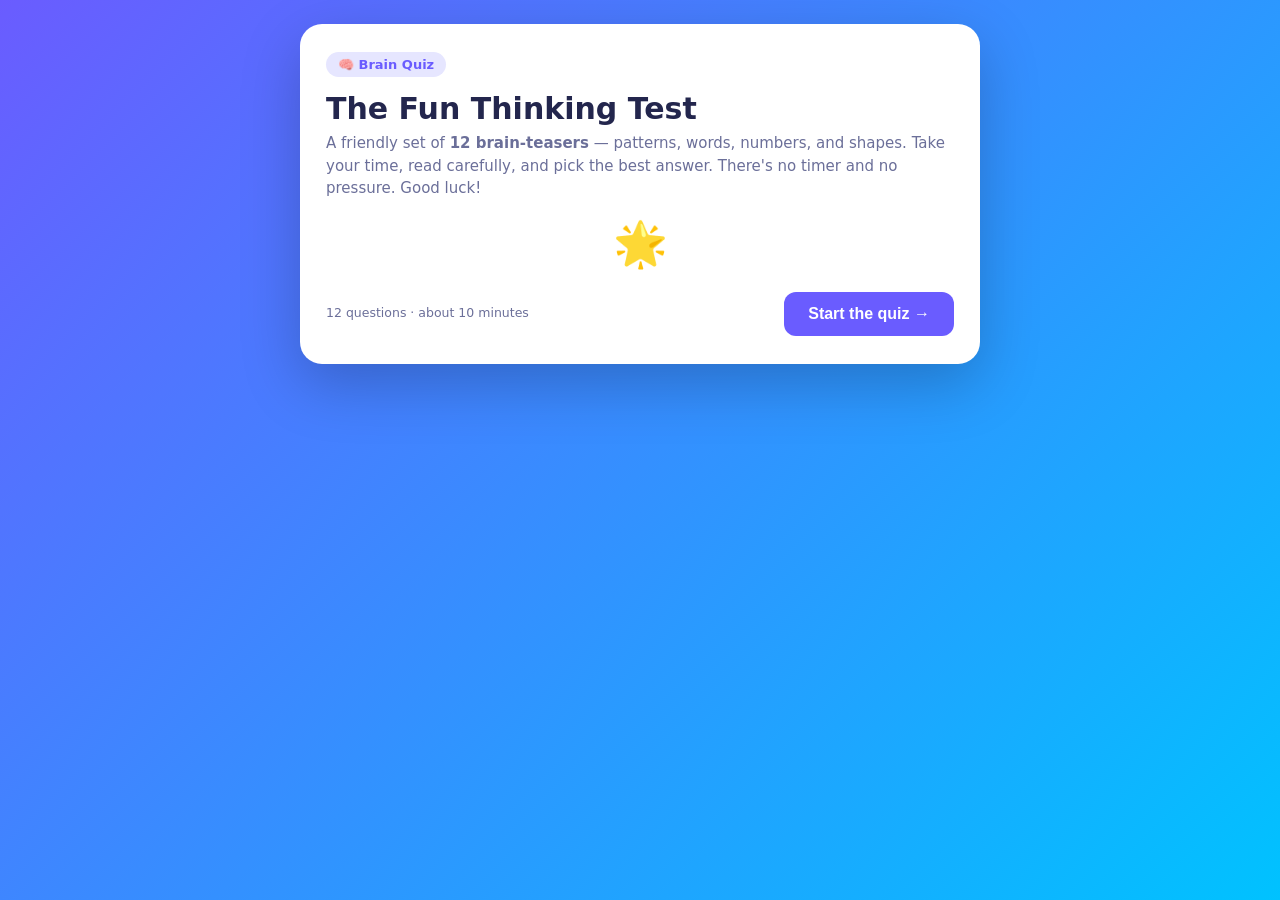
==== iq-test.html @ 8ca233e5 "Add a fun, kid-friendly brain quiz for an 11-year-old Standalone self-contained HTML quiz with 12 ag" ====
<!DOCTYPE html>
<html lang="en">
<head>
<meta charset="UTF-8">
<meta name="viewport" content="width=device-width, initial-scale=1.0">
<title>Brain Quiz — Fun Thinking Test</title>
<style>
  :root {
    --bg1: #6a5cff;
    --bg2: #00c2ff;
    --card: #ffffff;
    --ink: #23264d;
    --muted: #6b6f99;
    --good: #16b364;
    --bad: #f04438;
    --accent: #6a5cff;
    --ring: #e6e6ff;
  }
  * { box-sizing: border-box; }
  body {
    margin: 0;
    font-family: system-ui, -apple-system, "Segoe UI", Roboto, Arial, sans-serif;
    background: linear-gradient(135deg, var(--bg1), var(--bg2));
    color: var(--ink);
    min-height: 100vh;
    display: flex;
    align-items: flex-start;
    justify-content: center;
    padding: 24px 16px 48px;
  }
  .wrap { width: 100%; max-width: 680px; }
  .card {
    background: var(--card);
    border-radius: 22px;
    box-shadow: 0 20px 60px rgba(0,0,0,0.22);
    padding: 28px 26px;
  }
  h1 { margin: 0 0 6px; font-size: 30px; }
  .sub { color: var(--muted); margin: 0 0 18px; font-size: 15px; line-height: 1.5; }
  .pill {
    display: inline-block; background: var(--ring); color: var(--accent);
    font-weight: 700; font-size: 13px; padding: 5px 12px; border-radius: 999px; margin-bottom: 14px;
  }
  .bar {
    height: 10px; background: var(--ring); border-radius: 999px; overflow: hidden; margin: 8px 0 22px;
  }
  .bar > i { display: block; height: 100%; width: 0; background: linear-gradient(90deg, var(--bg1), var(--bg2)); transition: width .35s ease; }
  .qnum { color: var(--muted); font-size: 14px; font-weight: 700; letter-spacing: .04em; text-transform: uppercase; }
  .qtext { font-size: 22px; font-weight: 700; margin: 6px 0 20px; line-height: 1.35; }
  .qtext .mono { font-family: ui-monospace, "SF Mono", Menlo, Consolas, monospace; letter-spacing: 2px; }
  .opts { display: grid; gap: 12px; }
  .opt {
    text-align: left; border: 2px solid var(--ring); background: #fbfbff; color: var(--ink);
    padding: 15px 16px; border-radius: 14px; font-size: 17px; cursor: pointer; transition: .15s;
    display: flex; align-items: center; gap: 12px; width: 100%;
  }
  .opt:hover { border-color: var(--accent); transform: translateY(-1px); }
  .opt .key {
    flex: none; width: 30px; height: 30px; border-radius: 8px; background: var(--ring); color: var(--accent);
    font-weight: 800; display: grid; place-items: center; font-size: 15px;
  }
  .opt.correct { border-color: var(--good); background: #e9fbf1; }
  .opt.wrong { border-color: var(--bad); background: #fdeceb; }
  .opt.correct .key { background: var(--good); color: #fff; }
  .opt.wrong .key { background: var(--bad); color: #fff; }
  .opt:disabled { cursor: default; }
  .feedback { margin-top: 16px; font-size: 15px; min-height: 22px; font-weight: 600; }
  .feedback.ok { color: var(--good); }
  .feedback.no { color: var(--bad); }
  .row { display: flex; justify-content: space-between; align-items: center; gap: 12px; margin-top: 22px; }
  button.next {
    border: none; background: var(--accent); color: #fff; font-weight: 800; font-size: 16px;
    padding: 13px 24px; border-radius: 12px; cursor: pointer; transition: .15s;
  }
  button.next:hover { filter: brightness(1.07); transform: translateY(-1px); }
  button.next:disabled { opacity: .4; cursor: not-allowed; transform: none; }
  button.ghost { background: transparent; color: var(--accent); border: 2px solid var(--ring); }
  .score-big { font-size: 64px; font-weight: 800; margin: 6px 0; }
  .score-band { font-size: 22px; font-weight: 800; margin-bottom: 8px; }
  .review { margin-top: 18px; border-top: 1px solid var(--ring); padding-top: 14px; }
  .review h3 { margin: 0 0 10px; }
  .rev-item { font-size: 14px; padding: 8px 0; border-bottom: 1px dashed var(--ring); line-height: 1.5; }
  .rev-item .tag { font-weight: 800; }
  .rev-item .tag.ok { color: var(--good); }
  .rev-item .tag.no { color: var(--bad); }
  .note { font-size: 12.5px; color: var(--muted); margin-top: 18px; line-height: 1.5; }
  .center { text-align: center; }
  .emoji { font-size: 44px; }
</style>
</head>
<body>
<div class="wrap">
  <div class="card" id="card">
    <!-- Start screen -->
    <div id="start">
      <span class="pill">🧠 Brain Quiz</span>
      <h1>The Fun Thinking Test</h1>
      <p class="sub">
        A friendly set of <strong>12 brain-teasers</strong> — patterns, words, numbers, and shapes.
        Take your time, read carefully, and pick the best answer. There's no timer and no pressure.
        Good luck!
      </p>
      <div class="center">
        <span class="emoji">🌟</span>
      </div>
      <div class="row">
        <span class="note" style="margin:0;">12 questions · about 10 minutes</span>
        <button class="next" id="startBtn">Start the quiz →</button>
      </div>
    </div>

    <!-- Quiz screen (hidden until start) -->
    <div id="quiz" style="display:none;">
      <div class="qnum" id="qnum">Question 1 of 12</div>
      <div class="bar"><i id="progress"></i></div>
      <div class="qtext" id="qtext"></div>
      <div class="opts" id="opts"></div>
      <div class="feedback" id="feedback"></div>
      <div class="row">
        <span class="note" id="scoreNote" style="margin:0;">Score: 0</span>
        <button class="next" id="nextBtn" disabled>Next →</button>
      </div>
    </div>

    <!-- Results screen -->
    <div id="results" style="display:none;">
      <div class="center">
        <span class="pill">🎉 All done!</span>
        <div class="emoji" id="resEmoji">🏆</div>
        <div class="score-big" id="resScore">0 / 12</div>
        <div class="score-band" id="resBand"></div>
        <p class="sub" id="resMsg" style="text-align:center;"></p>
      </div>
      <div class="review" id="review"></div>
      <div class="row" style="justify-content:center;">
        <button class="next ghost" id="againBtn">↺ Try again</button>
      </div>
      <p class="note">
        This is a <strong>just-for-fun</strong> brain quiz to enjoy thinking puzzles — it is not a real
        IQ test and does not measure intelligence. Everyone's brain is good at different things, and one
        quiz can never capture how clever, creative, or curious a person is. Have fun! 😊
      </p>
    </div>
  </div>
</div>

<script>
const QUESTIONS = [
  {
    type: "Number pattern",
    q: 'What number comes next? <span class="mono">2, 4, 6, 8, ?</span>',
    opts: ["9", "10", "12", "16"],
    answer: 1,
    why: "The numbers go up by 2 each time, so after 8 comes 10."
  },
  {
    type: "Odd one out",
    q: "Which one does NOT belong with the others?",
    opts: ["Apple", "Banana", "Carrot", "Orange"],
    answer: 2,
    why: "Apple, banana, and orange are fruits. A carrot is a vegetable."
  },
  {
    type: "Word logic",
    q: "Finger is to Hand as Toe is to ______ ?",
    opts: ["Arm", "Foot", "Leg", "Knee"],
    answer: 1,
    why: "Fingers are part of a hand, and toes are part of a foot."
  },
  {
    type: "Number pattern",
    q: 'What number comes next? <span class="mono">1, 2, 4, 8, ?</span>',
    opts: ["10", "12", "14", "16"],
    answer: 3,
    why: "Each number doubles: 1→2→4→8→16."
  },
  {
    type: "Shapes / spatial",
    q: "A shape has 3 straight sides and 3 corners. What is it?",
    opts: ["Square", "Triangle", "Circle", "Pentagon"],
    answer: 1,
    why: "A triangle has exactly 3 sides and 3 corners."
  },
  {
    type: "Logic word problem",
    q: "Tom is taller than Sam. Sam is taller than Ben. Who is the tallest?",
    opts: ["Tom", "Sam", "Ben", "Can't tell"],
    answer: 0,
    why: "Tom is taller than Sam, and Sam is taller than Ben — so Tom is the tallest."
  },
  {
    type: "Letter pattern",
    q: 'Which letter comes next? <span class="mono">A, C, E, G, ?</span>',
    opts: ["H", "I", "J", "K"],
    answer: 1,
    why: "The pattern skips one letter each time (A, _, C, _, E...), so after G comes I."
  },
  {
    type: "Everyday maths",
    q: "You have 3 boxes with 4 pencils in each box. How many pencils in total?",
    opts: ["7", "10", "12", "14"],
    answer: 2,
    why: "3 boxes × 4 pencils = 12 pencils."
  },
  {
    type: "Word meaning",
    q: 'Which word means the OPPOSITE of "ancient"?',
    opts: ["Old", "Modern", "Broken", "Huge"],
    answer: 1,
    why: '"Ancient" means very old, so its opposite is "modern" (new)."'
  },
  {
    type: "Number pattern",
    q: 'What number is missing? <span class="mono">5, 10, ?, 20, 25</span>',
    opts: ["12", "13", "15", "18"],
    answer: 2,
    why: "The numbers count up by 5 each time, so the missing one is 15."
  },
  {
    type: "Logic",
    q: "All robins are birds. All birds have feathers. So a robin definitely has ______ ?",
    opts: ["Fur", "Feathers", "Scales", "Fins"],
    answer: 1,
    why: "If all birds have feathers and a robin is a bird, then a robin must have feathers."
  },
  {
    type: "Code / pattern",
    q: 'If <span class="mono">CAT = 3</span> and <span class="mono">TIGER = 5</span> (counting letters), what is <span class="mono">DOG</span>?',
    opts: ["2", "3", "4", "6"],
    answer: 1,
    why: 'The number equals how many letters are in the word. "DOG" has 3 letters, so 3.'
  }
];

const el = (id) => document.getElementById(id);
let current = 0;
let score = 0;
let answers = []; // {qi, chosen, correct}

function showStart() {
  el("start").style.display = "block";
  el("quiz").style.display = "none";
  el("results").style.display = "none";
}

function startQuiz() {
  current = 0; score = 0; answers = [];
  el("start").style.display = "none";
  el("results").style.display = "none";
  el("quiz").style.display = "block";
  renderQuestion();
}

function renderQuestion() {
  const item = QUESTIONS[current];
  el("qnum").textContent = `Question ${current + 1} of ${QUESTIONS.length}`;
  el("progress").style.width = `${(current / QUESTIONS.length) * 100}%`;
  el("qtext").innerHTML = `<span style="color:var(--muted);font-size:14px;font-weight:700;">${item.type}</span><br>${item.q}`;
  el("feedback").textContent = "";
  el("feedback").className = "feedback";
  el("scoreNote").textContent = `Score: ${score}`;
  el("nextBtn").disabled = true;

  const keys = ["A", "B", "C", "D"];
  const opts = el("opts");
  opts.innerHTML = "";
  item.opts.forEach((text, i) => {
    const b = document.createElement("button");
    b.className = "opt";
    b.innerHTML = `<span class="key">${keys[i]}</span><span>${text}</span>`;
    b.onclick = () => choose(i, b);
    opts.appendChild(b);
  });
}

function choose(i, btn) {
  const item = QUESTIONS[current];
  const buttons = el("opts").querySelectorAll(".opt");
  buttons.forEach(b => b.disabled = true);

  const isCorrect = i === item.answer;
  if (isCorrect) {
    btn.classList.add("correct");
    score++;
    el("feedback").textContent = "✅ Correct! " + item.why;
    el("feedback").className = "feedback ok";
  } else {
    btn.classList.add("wrong");
    buttons[item.answer].classList.add("correct");
    el("feedback").textContent = "❌ Not quite. " + item.why;
    el("feedback").className = "feedback no";
  }
  el("scoreNote").textContent = `Score: ${score}`;
  el("nextBtn").disabled = false;
  answers.push({ qi: current, chosen: i, correct: isCorrect });
}

function next() {
  current++;
  if (current < QUESTIONS.length) {
    renderQuestion();
  } else {
    showResults();
  }
}

function showResults() {
  el("quiz").style.display = "none";
  el("results").style.display = "block";
  const total = QUESTIONS.length;
  el("resScore").textContent = `${score} / ${total}`;

  const pct = score / total;
  let band, emoji, msg;
  if (pct === 1) { band = "Perfect score! 🌟"; emoji = "🏆"; msg = "Wow — you got every single one! Amazing thinking."; }
  else if (pct >= 0.8) { band = "Brilliant!"; emoji = "🌟"; msg = "Fantastic work — you're a super sharp thinker!"; }
  else if (pct >= 0.6) { band = "Great job!"; emoji = "😎"; msg = "Really well done — lots of clever answers here."; }
  else if (pct >= 0.4) { band = "Nice effort!"; emoji = "🙂"; msg = "Good going! Look at the answers below to learn a few new tricks."; }
  else { band = "Keep going!"; emoji = "💪"; msg = "Every puzzle you try makes your brain stronger. Check the answers and try again!"; }

  el("resEmoji").textContent = emoji;
  el("resBand").textContent = band;
  el("resMsg").textContent = msg;

  // Review list
  const rev = el("review");
  rev.innerHTML = "<h3>Look back at your answers</h3>";
  answers.forEach(a => {
    const item = QUESTIONS[a.qi];
    const chosenText = item.opts[a.chosen];
    const correctText = item.opts[item.answer];
    const div = document.createElement("div");
    div.className = "rev-item";
    if (a.correct) {
      div.innerHTML = `<span class="tag ok">✓</span> <strong>Q${a.qi + 1}:</strong> ${item.q} — You chose <strong>${chosenText}</strong>. ${item.why}`;
    } else {
      div.innerHTML = `<span class="tag no">✗</span> <strong>Q${a.qi + 1}:</strong> ${item.q} — You chose <strong>${chosenText}</strong>. Correct answer: <strong>${correctText}</strong>. ${item.why}`;
    }
    rev.appendChild(div);
  });
}

el("startBtn").onclick = startQuiz;
el("nextBtn").onclick = next;
el("againBtn").onclick = startQuiz;
showStart();
</script>
</body>
</html>
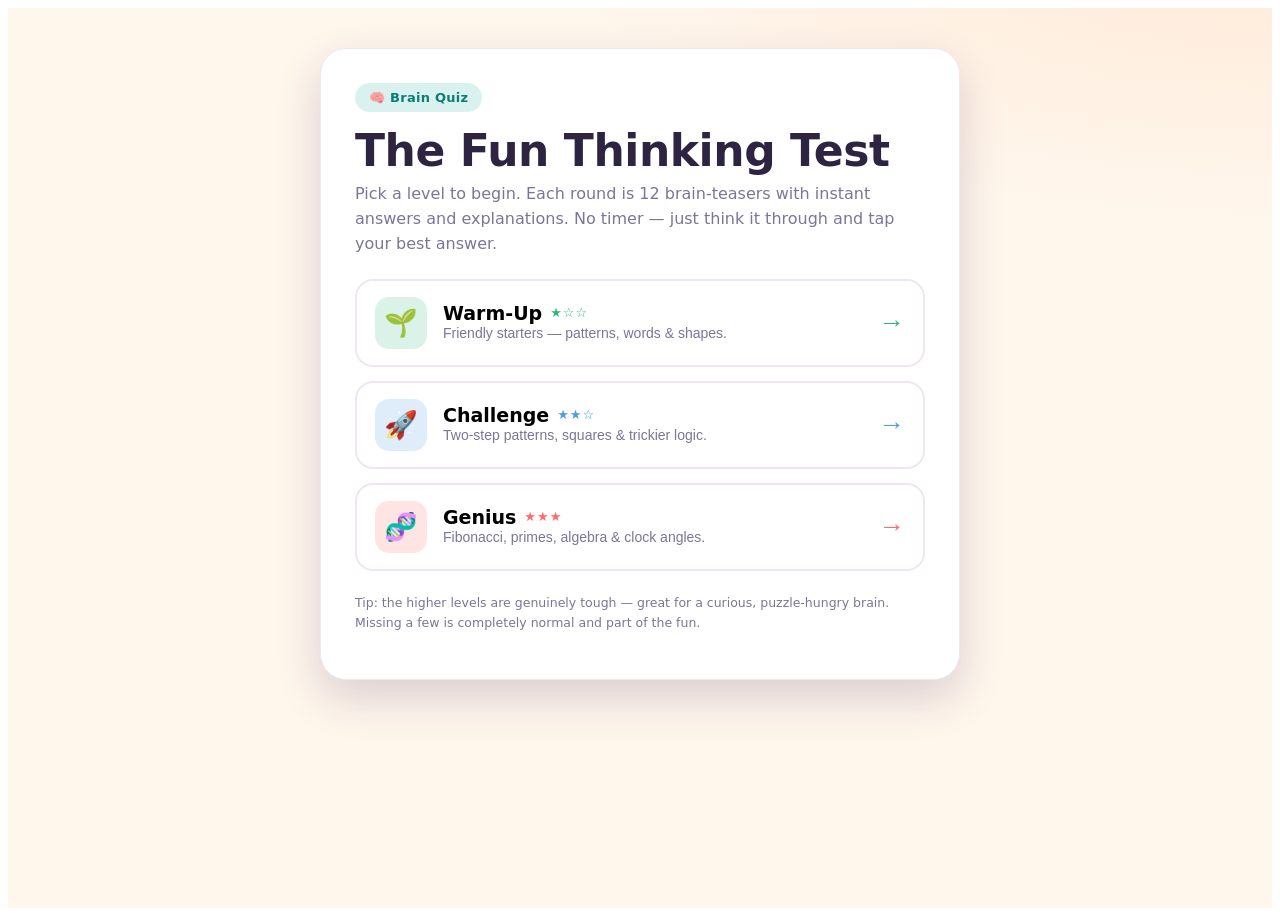
==== commit f01b8a6b: "Add difficulty levels to the brain quiz (Warm-Up, Challenge, Genius) Restructures the quiz around a " ====
--- a/iq-test.html
+++ b/iq-test.html
@@ -4,346 +4,444 @@
 <meta charset="UTF-8">
 <meta name="viewport" content="width=device-width, initial-scale=1.0">
 <title>Brain Quiz — Fun Thinking Test</title>
+</head>
+<body>
 <style>
   :root {
-    --bg1: #6a5cff;
-    --bg2: #00c2ff;
+    --ground: #fff6ec;
+    --ground-2: #ffe9d6;
     --card: #ffffff;
-    --ink: #23264d;
-    --muted: #6b6f99;
-    --good: #16b364;
-    --bad: #f04438;
-    --accent: #6a5cff;
-    --ring: #e6e6ff;
-  }
+    --ink: #2c2440;
+    --muted: #7c7597;
+    --line: #efe6f5;
+    --accent: #17b0a3;
+    --accent-ink: #0c7d73;
+    --good: #16a34a;
+    --bad: #e5484d;
+    --c-coral: #ff6b6b;
+    --c-sky: #4d9de0;
+    --c-sun: #f4a935;
+    --c-leaf: #35b57e;
+    --shadow: 0 18px 44px rgba(58, 33, 82, .18);
+    --title: "Baloo 2", "Trebuchet MS", "Segoe UI", system-ui, sans-serif;
+    --body: system-ui, -apple-system, "Segoe UI", Roboto, Arial, sans-serif;
+  }
+  @media (prefers-color-scheme: dark) {
+    :root {
+      --ground: #1a1530; --ground-2: #241d40; --card: #271f42; --ink: #f4efff;
+      --muted: #a79fc4; --line: #362c56; --accent: #35d0c1; --accent-ink: #7defe2;
+      --shadow: 0 18px 44px rgba(0,0,0,.45);
+    }
+  }
+  :root[data-theme="light"] {
+    --ground: #fff6ec; --ground-2: #ffe9d6; --card: #ffffff; --ink: #2c2440;
+    --muted: #7c7597; --line: #efe6f5; --accent: #17b0a3; --accent-ink: #0c7d73;
+    --shadow: 0 18px 44px rgba(58, 33, 82, .18);
+  }
+  :root[data-theme="dark"] {
+    --ground: #1a1530; --ground-2: #241d40; --card: #271f42; --ink: #f4efff;
+    --muted: #a79fc4; --line: #362c56; --accent: #35d0c1; --accent-ink: #7defe2;
+    --shadow: 0 18px 44px rgba(0,0,0,.45);
+  }
+
   * { box-sizing: border-box; }
-  body {
-    margin: 0;
-    font-family: system-ui, -apple-system, "Segoe UI", Roboto, Arial, sans-serif;
-    background: linear-gradient(135deg, var(--bg1), var(--bg2));
-    color: var(--ink);
-    min-height: 100vh;
-    display: flex;
-    align-items: flex-start;
-    justify-content: center;
-    padding: 24px 16px 48px;
-  }
-  .wrap { width: 100%; max-width: 680px; }
+  .page {
+    font-family: var(--body); color: var(--ink);
+    background: radial-gradient(1200px 500px at 100% -10%, var(--ground-2), transparent 60%), var(--ground);
+    min-height: 100vh; display: flex; justify-content: center;
+    padding: clamp(14px, 4vw, 40px) 16px 56px;
+  }
+  .wrap { width: 100%; max-width: 640px; }
   .card {
-    background: var(--card);
-    border-radius: 22px;
-    box-shadow: 0 20px 60px rgba(0,0,0,0.22);
-    padding: 28px 26px;
-  }
-  h1 { margin: 0 0 6px; font-size: 30px; }
-  .sub { color: var(--muted); margin: 0 0 18px; font-size: 15px; line-height: 1.5; }
-  .pill {
-    display: inline-block; background: var(--ring); color: var(--accent);
-    font-weight: 700; font-size: 13px; padding: 5px 12px; border-radius: 999px; margin-bottom: 14px;
-  }
-  .bar {
-    height: 10px; background: var(--ring); border-radius: 999px; overflow: hidden; margin: 8px 0 22px;
-  }
-  .bar > i { display: block; height: 100%; width: 0; background: linear-gradient(90deg, var(--bg1), var(--bg2)); transition: width .35s ease; }
-  .qnum { color: var(--muted); font-size: 14px; font-weight: 700; letter-spacing: .04em; text-transform: uppercase; }
-  .qtext { font-size: 22px; font-weight: 700; margin: 6px 0 20px; line-height: 1.35; }
-  .qtext .mono { font-family: ui-monospace, "SF Mono", Menlo, Consolas, monospace; letter-spacing: 2px; }
+    background: var(--card); border-radius: 26px; box-shadow: var(--shadow);
+    padding: clamp(20px, 5vw, 34px); border: 1px solid var(--line);
+  }
+  .eyebrow {
+    display: inline-flex; align-items: center; gap: 8px;
+    background: color-mix(in srgb, var(--accent) 16%, transparent);
+    color: var(--accent-ink); font-weight: 800; font-size: 13px; letter-spacing: .02em;
+    padding: 7px 14px; border-radius: 999px;
+  }
+  h1 {
+    font-family: var(--title); font-size: clamp(30px, 8vw, 44px);
+    line-height: 1.05; margin: 16px 0 8px; text-wrap: balance; letter-spacing: -.01em;
+  }
+  .sub { color: var(--muted); font-size: 16px; line-height: 1.55; margin: 0 0 22px; }
+
+  /* Level picker */
+  .levels { display: grid; gap: 14px; margin: 8px 0 4px; }
+  .level {
+    display: flex; align-items: center; gap: 16px; width: 100%; text-align: left; cursor: pointer;
+    background: var(--card); border: 2px solid var(--line); border-radius: 18px; padding: 16px 18px;
+    transition: transform .12s, border-color .12s, box-shadow .12s;
+  }
+  .level:hover { transform: translateY(-2px); border-color: var(--lc, var(--accent)); box-shadow: 0 10px 26px rgba(58,33,82,.12); }
+  .level:focus-visible { outline: 3px solid var(--ink); outline-offset: 3px; }
+  .level .badge {
+    flex: none; width: 52px; height: 52px; border-radius: 14px; display: grid; place-items: center;
+    font-size: 27px; background: color-mix(in srgb, var(--lc, var(--accent)) 18%, transparent);
+  }
+  .level .lbody { flex: 1; }
+  .level .lname { font-family: var(--title); font-weight: 800; font-size: 19px; display: flex; align-items: center; gap: 8px; }
+  .level .ltag { color: var(--muted); font-size: 14px; line-height: 1.4; margin-top: 2px; }
+  .level .stars { font-size: 13px; letter-spacing: 1px; color: var(--lc, var(--accent)); font-weight: 800; }
+  .level .go { flex: none; color: var(--lc, var(--accent)); font-size: 26px; font-weight: 900; }
+
+  .bar { height: 12px; background: var(--line); border-radius: 999px; overflow: hidden; margin: 10px 0 24px; }
+  .bar > i { display: block; height: 100%; width: 0; border-radius: 999px;
+    background: linear-gradient(90deg, var(--accent), var(--c-sun)); transition: width .4s ease; }
+  .toprow { display: flex; align-items: center; justify-content: space-between; gap: 12px; }
+  .qtype { font-family: var(--title); color: var(--accent-ink); font-weight: 800; font-size: 14px; letter-spacing: .04em; text-transform: uppercase; }
+  .qcount { color: var(--muted); font-size: 14px; font-weight: 700; }
+  .lvlchip { font-family: var(--title); font-size: 12px; font-weight: 800; color: var(--muted); border: 2px solid var(--line); padding: 3px 10px; border-radius: 999px; }
+  .qtext { font-size: clamp(20px, 5.5vw, 26px); font-weight: 800; line-height: 1.32; margin: 10px 0 22px; text-wrap: balance; }
+  .qtext .mono { font-family: ui-monospace, "SF Mono", Menlo, Consolas, monospace; letter-spacing: 3px; background: var(--line); padding: 2px 8px; border-radius: 6px; }
+
   .opts { display: grid; gap: 12px; }
   .opt {
-    text-align: left; border: 2px solid var(--ring); background: #fbfbff; color: var(--ink);
-    padding: 15px 16px; border-radius: 14px; font-size: 17px; cursor: pointer; transition: .15s;
-    display: flex; align-items: center; gap: 12px; width: 100%;
-  }
-  .opt:hover { border-color: var(--accent); transform: translateY(-1px); }
-  .opt .key {
-    flex: none; width: 30px; height: 30px; border-radius: 8px; background: var(--ring); color: var(--accent);
-    font-weight: 800; display: grid; place-items: center; font-size: 15px;
-  }
-  .opt.correct { border-color: var(--good); background: #e9fbf1; }
-  .opt.wrong { border-color: var(--bad); background: #fdeceb; }
-  .opt.correct .key { background: var(--good); color: #fff; }
-  .opt.wrong .key { background: var(--bad); color: #fff; }
+    --c: var(--c-sky); display: flex; align-items: center; gap: 14px; width: 100%; text-align: left;
+    border: none; cursor: pointer; color: #fff; background: var(--c);
+    padding: 16px 18px; border-radius: 16px; font-size: 18px; font-weight: 700;
+    box-shadow: 0 5px 0 color-mix(in srgb, var(--c) 60%, #000);
+    transition: transform .12s ease, box-shadow .12s ease, opacity .2s ease, filter .2s ease;
+  }
+  .opt:active { transform: translateY(3px); box-shadow: 0 2px 0 color-mix(in srgb, var(--c) 60%, #000); }
+  .opt:hover:not(:disabled) { filter: brightness(1.05); }
+  .opt:focus-visible { outline: 3px solid var(--ink); outline-offset: 3px; }
+  .opt .shape { flex: none; width: 26px; height: 26px; display: grid; place-items: center; }
+  .opt .shape svg { width: 22px; height: 22px; fill: #fff; }
+  .opt .txt { flex: 1; }
+  .opt .mark { flex: none; font-size: 20px; font-weight: 900; opacity: 0; }
   .opt:disabled { cursor: default; }
-  .feedback { margin-top: 16px; font-size: 15px; min-height: 22px; font-weight: 600; }
+  .opt.dim { opacity: .38; filter: saturate(.7); box-shadow: none; }
+  .opt.is-correct { box-shadow: 0 0 0 4px var(--card), 0 0 0 8px var(--good); }
+  .opt.is-correct .mark { opacity: 1; }
+  .opt.is-wrong { box-shadow: 0 0 0 4px var(--card), 0 0 0 8px var(--bad); opacity: .95; }
+  .opt.is-wrong .mark { opacity: 1; }
+
+  .feedback { margin-top: 18px; font-size: 15.5px; line-height: 1.55; font-weight: 600; min-height: 22px; }
   .feedback.ok { color: var(--good); }
   .feedback.no { color: var(--bad); }
-  .row { display: flex; justify-content: space-between; align-items: center; gap: 12px; margin-top: 22px; }
-  button.next {
-    border: none; background: var(--accent); color: #fff; font-weight: 800; font-size: 16px;
-    padding: 13px 24px; border-radius: 12px; cursor: pointer; transition: .15s;
-  }
-  button.next:hover { filter: brightness(1.07); transform: translateY(-1px); }
-  button.next:disabled { opacity: .4; cursor: not-allowed; transform: none; }
-  button.ghost { background: transparent; color: var(--accent); border: 2px solid var(--ring); }
-  .score-big { font-size: 64px; font-weight: 800; margin: 6px 0; }
-  .score-band { font-size: 22px; font-weight: 800; margin-bottom: 8px; }
-  .review { margin-top: 18px; border-top: 1px solid var(--ring); padding-top: 14px; }
-  .review h3 { margin: 0 0 10px; }
-  .rev-item { font-size: 14px; padding: 8px 0; border-bottom: 1px dashed var(--ring); line-height: 1.5; }
-  .rev-item .tag { font-weight: 800; }
-  .rev-item .tag.ok { color: var(--good); }
-  .rev-item .tag.no { color: var(--bad); }
-  .note { font-size: 12.5px; color: var(--muted); margin-top: 18px; line-height: 1.5; }
-  .center { text-align: center; }
-  .emoji { font-size: 44px; }
+
+  .row { display: flex; justify-content: space-between; align-items: center; gap: 14px; margin-top: 24px; }
+  .row.center { justify-content: center; flex-wrap: wrap; }
+  .scoretag { color: var(--muted); font-weight: 800; font-size: 15px; }
+  .btn {
+    font-family: var(--title); border: none; cursor: pointer; color: #fff; background: var(--accent);
+    font-size: 17px; font-weight: 800; padding: 14px 26px; border-radius: 14px;
+    box-shadow: 0 5px 0 var(--accent-ink); transition: transform .12s, box-shadow .12s, opacity .2s;
+  }
+  .btn:active { transform: translateY(3px); box-shadow: 0 2px 0 var(--accent-ink); }
+  .btn:hover:not(:disabled) { filter: brightness(1.05); }
+  .btn:focus-visible { outline: 3px solid var(--ink); outline-offset: 3px; }
+  .btn:disabled { opacity: .4; cursor: not-allowed; }
+  .btn.ghost { background: transparent; color: var(--accent-ink); box-shadow: inset 0 0 0 2px var(--line); }
+  .btn.ghost:active { transform: none; }
+
+  .res-emoji { font-size: 60px; text-align: center; }
+  .res-score { font-family: var(--title); font-size: clamp(46px, 14vw, 68px); text-align: center; line-height: 1; margin: 6px 0; }
+  .res-band { font-family: var(--title); font-size: 24px; text-align: center; margin-bottom: 8px; }
+  .res-msg { text-align: center; color: var(--muted); font-size: 16px; line-height: 1.55; margin: 0 auto 4px; max-width: 42ch; }
+
+  .review { margin-top: 22px; border-top: 2px dashed var(--line); padding-top: 16px; }
+  .review h3 { font-family: var(--title); margin: 0 0 12px; font-size: 18px; }
+  .rev { font-size: 14.5px; padding: 11px 0; border-bottom: 1px solid var(--line); line-height: 1.55; }
+  .rev .tag { font-weight: 900; margin-right: 6px; }
+  .rev .tag.ok { color: var(--good); }
+  .rev .tag.no { color: var(--bad); }
+  .rev .mono { font-family: ui-monospace, monospace; }
+
+  .note { font-size: 12.5px; color: var(--muted); line-height: 1.6; margin-top: 22px; }
+  @media (prefers-reduced-motion: reduce) { * { transition: none !important; } }
 </style>
-</head>
-<body>
-<div class="wrap">
-  <div class="card" id="card">
-    <!-- Start screen -->
-    <div id="start">
-      <span class="pill">🧠 Brain Quiz</span>
-      <h1>The Fun Thinking Test</h1>
-      <p class="sub">
-        A friendly set of <strong>12 brain-teasers</strong> — patterns, words, numbers, and shapes.
-        Take your time, read carefully, and pick the best answer. There's no timer and no pressure.
-        Good luck!
-      </p>
-      <div class="center">
-        <span class="emoji">🌟</span>
-      </div>
-      <div class="row">
-        <span class="note" style="margin:0;">12 questions · about 10 minutes</span>
-        <button class="next" id="startBtn">Start the quiz →</button>
-      </div>
-    </div>
-
-    <!-- Quiz screen (hidden until start) -->
-    <div id="quiz" style="display:none;">
-      <div class="qnum" id="qnum">Question 1 of 12</div>
-      <div class="bar"><i id="progress"></i></div>
-      <div class="qtext" id="qtext"></div>
-      <div class="opts" id="opts"></div>
-      <div class="feedback" id="feedback"></div>
-      <div class="row">
-        <span class="note" id="scoreNote" style="margin:0;">Score: 0</span>
-        <button class="next" id="nextBtn" disabled>Next →</button>
-      </div>
-    </div>
-
-    <!-- Results screen -->
-    <div id="results" style="display:none;">
-      <div class="center">
-        <span class="pill">🎉 All done!</span>
-        <div class="emoji" id="resEmoji">🏆</div>
-        <div class="score-big" id="resScore">0 / 12</div>
-        <div class="score-band" id="resBand"></div>
-        <p class="sub" id="resMsg" style="text-align:center;"></p>
-      </div>
-      <div class="review" id="review"></div>
-      <div class="row" style="justify-content:center;">
-        <button class="next ghost" id="againBtn">↺ Try again</button>
-      </div>
-      <p class="note">
-        This is a <strong>just-for-fun</strong> brain quiz to enjoy thinking puzzles — it is not a real
-        IQ test and does not measure intelligence. Everyone's brain is good at different things, and one
-        quiz can never capture how clever, creative, or curious a person is. Have fun! 😊
-      </p>
+
+<div class="page">
+  <div class="wrap">
+    <div class="card">
+      <!-- START / LEVEL PICKER -->
+      <section id="start">
+        <span class="eyebrow">🧠 Brain Quiz</span>
+        <h1>The Fun Thinking Test</h1>
+        <p class="sub">Pick a level to begin. Each round is 12 brain-teasers with instant answers and explanations. No timer — just think it through and tap your best answer.</p>
+        <div class="levels" id="levels"></div>
+        <p class="note">Tip: the higher levels are genuinely tough — great for a curious, puzzle-hungry brain. Missing a few is completely normal and part of the fun.</p>
+      </section>
+
+      <!-- QUIZ -->
+      <section id="quiz" hidden>
+        <div class="toprow">
+          <span class="qtype" id="qtype"></span>
+          <span class="lvlchip" id="lvlchip"></span>
+        </div>
+        <div class="qcount" id="qcount" style="margin:6px 0 2px;"></div>
+        <div class="bar"><i id="progress"></i></div>
+        <div class="qtext" id="qtext"></div>
+        <div class="opts" id="opts"></div>
+        <div class="feedback" id="feedback"></div>
+        <div class="row">
+          <span class="scoretag" id="scoretag">Score: 0</span>
+          <button class="btn" id="nextBtn" disabled>Next →</button>
+        </div>
+      </section>
+
+      <!-- RESULTS -->
+      <section id="results" hidden>
+        <div style="text-align:center;"><span class="eyebrow" id="resLevel">🎉 All done!</span></div>
+        <div class="res-emoji" id="resEmoji">🏆</div>
+        <div class="res-score" id="resScore">0 / 12</div>
+        <div class="res-band" id="resBand"></div>
+        <p class="res-msg" id="resMsg"></p>
+        <div class="review" id="review"></div>
+        <div class="row center">
+          <button class="btn ghost" id="menuBtn">← Levels</button>
+          <button class="btn" id="againBtn">↺ Retry level</button>
+          <button class="btn" id="upBtn" hidden>Next level →</button>
+        </div>
+        <p class="note">
+          This is a <strong>just-for-fun</strong> brain quiz for enjoying puzzles — it is not a real IQ test and
+          does not measure how smart anyone is. Everyone's brain is brilliant at different things, and no single
+          quiz could ever capture how clever, creative, or curious a person is. Have fun! 😊
+        </p>
+      </section>
     </div>
   </div>
 </div>
 
 <script>
-const QUESTIONS = [
+const SHAPES = {
+  triangle: '<svg viewBox="0 0 24 24"><path d="M12 3 22 21 2 21Z"/></svg>',
+  diamond:  '<svg viewBox="0 0 24 24"><path d="M12 2 22 12 12 22 2 12Z"/></svg>',
+  circle:   '<svg viewBox="0 0 24 24"><circle cx="12" cy="12" r="10"/></svg>',
+  square:   '<svg viewBox="0 0 24 24"><rect x="3" y="3" width="18" height="18" rx="3"/></svg>'
+};
+const STYLES = [
+  { c: "var(--c-coral)", s: "triangle" },
+  { c: "var(--c-sky)",   s: "diamond" },
+  { c: "var(--c-sun)",   s: "circle" },
+  { c: "var(--c-leaf)",  s: "square" }
+];
+
+const LEVELS = [
   {
-    type: "Number pattern",
-    q: 'What number comes next? <span class="mono">2, 4, 6, 8, ?</span>',
-    opts: ["9", "10", "12", "16"],
-    answer: 1,
-    why: "The numbers go up by 2 each time, so after 8 comes 10."
+    name: "Warm-Up", emoji: "🌱", stars: "★☆☆",
+    tag: "Friendly starters — patterns, words & shapes.", color: "#35b57e",
+    questions: [
+      { type: "Number pattern", q: 'What comes next? <span class="mono">2, 4, 6, 8, ?</span>',
+        opts: ["9", "10", "12", "16"], answer: 1, why: "The numbers go up by 2 each time, so after 8 comes 10." },
+      { type: "Odd one out", q: "Which one does NOT belong?",
+        opts: ["Apple", "Banana", "Carrot", "Orange"], answer: 2, why: "Apple, banana, and orange are fruits — a carrot is a vegetable." },
+      { type: "Word logic", q: "Finger is to Hand as Toe is to ______ ?",
+        opts: ["Arm", "Foot", "Leg", "Knee"], answer: 1, why: "Fingers are part of a hand, and toes are part of a foot." },
+      { type: "Number pattern", q: 'What comes next? <span class="mono">1, 2, 4, 8, ?</span>',
+        opts: ["10", "12", "14", "16"], answer: 3, why: "Each number doubles: 1 → 2 → 4 → 8 → 16." },
+      { type: "Shapes", q: "A shape has 3 straight sides and 3 corners. What is it?",
+        opts: ["Square", "Triangle", "Circle", "Pentagon"], answer: 1, why: "A triangle has exactly 3 sides and 3 corners." },
+      { type: "Logic puzzle", q: "Tom is taller than Sam. Sam is taller than Ben. Who is tallest?",
+        opts: ["Tom", "Sam", "Ben", "Can't tell"], answer: 0, why: "Tom is taller than Sam, and Sam is taller than Ben — so Tom is tallest." },
+      { type: "Letter pattern", q: 'What comes next? <span class="mono">A, C, E, G, ?</span>',
+        opts: ["H", "I", "J", "K"], answer: 1, why: "The pattern skips one letter each time (A _ C _ E _ G), so next is I." },
+      { type: "Everyday maths", q: "3 boxes hold 4 pencils each. How many pencils in total?",
+        opts: ["7", "10", "12", "14"], answer: 2, why: "3 boxes × 4 pencils = 12 pencils." },
+      { type: "Word meaning", q: 'Which word is the OPPOSITE of "ancient"?',
+        opts: ["Old", "Modern", "Broken", "Huge"], answer: 1, why: '"Ancient" means very old, so its opposite is "modern" (new).' },
+      { type: "Number pattern", q: 'What is missing? <span class="mono">5, 10, ?, 20, 25</span>',
+        opts: ["12", "13", "15", "18"], answer: 2, why: "The numbers count up by 5 each time, so the missing one is 15." },
+      { type: "Logic", q: "All robins are birds. All birds have feathers. So a robin definitely has ______ ?",
+        opts: ["Fur", "Feathers", "Scales", "Fins"], answer: 1, why: "If all birds have feathers and a robin is a bird, a robin must have feathers." },
+      { type: "Code breaker", q: 'If <span class="mono">CAT</span>=3 and <span class="mono">TIGER</span>=5, what is <span class="mono">DOG</span>?',
+        opts: ["2", "3", "4", "6"], answer: 1, why: 'The number equals how many letters the word has. "DOG" has 3 letters → 3.' }
+    ]
   },
   {
-    type: "Odd one out",
-    q: "Which one does NOT belong with the others?",
-    opts: ["Apple", "Banana", "Carrot", "Orange"],
-    answer: 2,
-    why: "Apple, banana, and orange are fruits. A carrot is a vegetable."
+    name: "Challenge", emoji: "🚀", stars: "★★☆",
+    tag: "Two-step patterns, squares & trickier logic.", color: "#4d9de0",
+    questions: [
+      { type: "Number pattern", q: 'What comes next? <span class="mono">3, 6, 11, 18, 27, ?</span>',
+        opts: ["34", "36", "38", "40"], answer: 2, why: "The gaps grow: +3, +5, +7, +9, then +11. So 27 + 11 = 38." },
+      { type: "Square numbers", q: 'What comes next? <span class="mono">1, 4, 9, 16, 25, ?</span>',
+        opts: ["30", "35", "36", "49"], answer: 2, why: "These are square numbers (1², 2², 3², 4², 5²). Next is 6² = 36." },
+      { type: "Analogy", q: "Book is to Reading as Fork is to ______ ?",
+        opts: ["Kitchen", "Eating", "Metal", "Knife"], answer: 1, why: "You use a book for reading, and you use a fork for eating." },
+      { type: "Odd one out", q: "Which number is the odd one out?",
+        opts: ["2", "5", "9", "11"], answer: 2, why: "2, 5, and 11 are prime numbers (only divisible by 1 and themselves). 9 = 3 × 3 is not." },
+      { type: "Deduction", q: "All Bloops are Razzies, and all Razzies are Lazzies. Are all Bloops Lazzies?",
+        opts: ["Yes", "No", "Maybe", "Can't tell"], answer: 0, why: "Bloops → Razzies → Lazzies. Following the chain, every Bloop must be a Lazzie." },
+      { type: "Letter pattern", q: 'What comes next? <span class="mono">B, D, G, K, ?</span>',
+        opts: ["N", "O", "P", "Q"], answer: 2, why: "Positions 2, 4, 7, 11 — the gaps grow +2, +3, +4, then +5 → position 16 = P." },
+      { type: "Synonyms", q: 'Which word does NOT mean "happy"?',
+        opts: ["Joyful", "Cheerful", "Gloomy", "Merry"], answer: 2, why: '"Gloomy" means sad or dark — the opposite of happy.' },
+      { type: "Fractions", q: "A pizza has 8 slices. You eat 3 and a friend eats 2. What fraction is left?",
+        opts: ["3/8", "5/8", "1/2", "3/5"], answer: 0, why: "5 slices are eaten, leaving 3 of the 8 slices — that's 3/8." },
+      { type: "Number puzzle", q: "What is half of a quarter of 80?",
+        opts: ["5", "10", "20", "40"], answer: 1, why: "A quarter of 80 is 20, and half of 20 is 10." },
+      { type: "Number pattern", q: 'What comes next? <span class="mono">2, 6, 12, 20, 30, ?</span>',
+        opts: ["36", "40", "42", "44"], answer: 2, why: "The gaps go +4, +6, +8, +10, then +12. So 30 + 12 = 42." },
+      { type: "Analogy", q: "Whisper is to Shout as Trickle is to ______ ?",
+        opts: ["Drip", "Drop", "Flood", "Splash"], answer: 2, why: "A shout is a big whisper; a flood is a big trickle. It's about small → large." },
+      { type: "Logic puzzle", q: "Sara is younger than Mia but older than Leo. Tom is older than Mia. Who is oldest?",
+        opts: ["Tom", "Mia", "Sara", "Leo"], answer: 0, why: "Order: Leo < Sara < Mia < Tom. Tom is the oldest." }
+    ]
   },
   {
-    type: "Word logic",
-    q: "Finger is to Hand as Toe is to ______ ?",
-    opts: ["Arm", "Foot", "Leg", "Knee"],
-    answer: 1,
-    why: "Fingers are part of a hand, and toes are part of a foot."
-  },
-  {
-    type: "Number pattern",
-    q: 'What number comes next? <span class="mono">1, 2, 4, 8, ?</span>',
-    opts: ["10", "12", "14", "16"],
-    answer: 3,
-    why: "Each number doubles: 1→2→4→8→16."
-  },
-  {
-    type: "Shapes / spatial",
-    q: "A shape has 3 straight sides and 3 corners. What is it?",
-    opts: ["Square", "Triangle", "Circle", "Pentagon"],
-    answer: 1,
-    why: "A triangle has exactly 3 sides and 3 corners."
-  },
-  {
-    type: "Logic word problem",
-    q: "Tom is taller than Sam. Sam is taller than Ben. Who is the tallest?",
-    opts: ["Tom", "Sam", "Ben", "Can't tell"],
-    answer: 0,
-    why: "Tom is taller than Sam, and Sam is taller than Ben — so Tom is the tallest."
-  },
-  {
-    type: "Letter pattern",
-    q: 'Which letter comes next? <span class="mono">A, C, E, G, ?</span>',
-    opts: ["H", "I", "J", "K"],
-    answer: 1,
-    why: "The pattern skips one letter each time (A, _, C, _, E...), so after G comes I."
-  },
-  {
-    type: "Everyday maths",
-    q: "You have 3 boxes with 4 pencils in each box. How many pencils in total?",
-    opts: ["7", "10", "12", "14"],
-    answer: 2,
-    why: "3 boxes × 4 pencils = 12 pencils."
-  },
-  {
-    type: "Word meaning",
-    q: 'Which word means the OPPOSITE of "ancient"?',
-    opts: ["Old", "Modern", "Broken", "Huge"],
-    answer: 1,
-    why: '"Ancient" means very old, so its opposite is "modern" (new)."'
-  },
-  {
-    type: "Number pattern",
-    q: 'What number is missing? <span class="mono">5, 10, ?, 20, 25</span>',
-    opts: ["12", "13", "15", "18"],
-    answer: 2,
-    why: "The numbers count up by 5 each time, so the missing one is 15."
-  },
-  {
-    type: "Logic",
-    q: "All robins are birds. All birds have feathers. So a robin definitely has ______ ?",
-    opts: ["Fur", "Feathers", "Scales", "Fins"],
-    answer: 1,
-    why: "If all birds have feathers and a robin is a bird, then a robin must have feathers."
-  },
-  {
-    type: "Code / pattern",
-    q: 'If <span class="mono">CAT = 3</span> and <span class="mono">TIGER = 5</span> (counting letters), what is <span class="mono">DOG</span>?',
-    opts: ["2", "3", "4", "6"],
-    answer: 1,
-    why: 'The number equals how many letters are in the word. "DOG" has 3 letters, so 3.'
+    name: "Genius", emoji: "🧬", stars: "★★★",
+    tag: "Fibonacci, primes, algebra & clock angles.", color: "#ff6b6b",
+    questions: [
+      { type: "Fibonacci", q: 'What comes next? <span class="mono">1, 1, 2, 3, 5, 8, 13, ?</span>',
+        opts: ["18", "20", "21", "24"], answer: 2, why: "Each number is the sum of the two before it: 8 + 13 = 21. This is the Fibonacci sequence." },
+      { type: "Prime numbers", q: 'What comes next? <span class="mono">2, 3, 5, 7, 11, 13, ?</span>',
+        opts: ["15", "16", "17", "19"], answer: 2, why: "These are prime numbers. After 13 the next prime is 17 (15 = 3×5 and 16 are not prime)." },
+      { type: "Factorials", q: 'What comes next? <span class="mono">1, 2, 6, 24, 120, ?</span>',
+        opts: ["240", "600", "720", "840"], answer: 2, why: "You multiply by 2, 3, 4, 5, then 6: 120 × 6 = 720. These are factorials." },
+      { type: "Cube numbers", q: 'What comes next? <span class="mono">1, 8, 27, 64, ?</span>',
+        opts: ["100", "121", "125", "216"], answer: 2, why: "These are cubes (1³, 2³, 3³, 4³). Next is 5³ = 125." },
+      { type: "Algebra", q: "If 3 pencils cost 60¢, how much do 7 pencils cost?",
+        opts: ["$1.20", "$1.40", "$1.60", "$2.10"], answer: 1, why: "One pencil is 60 ÷ 3 = 20¢, so 7 pencils cost 7 × 20¢ = 140¢ = $1.40." },
+      { type: "Think backwards", q: "A number is increased by 5, then doubled, giving 26. What was the number?",
+        opts: ["6", "8", "13", "18"], answer: 1, why: "Work backwards: 26 ÷ 2 = 13, then 13 − 5 = 8. Check: (8 + 5) × 2 = 26. ✓" },
+      { type: "Spatial logic", q: "5 houses in a row. The green house is 3rd, and blue is immediately to its right. Which house is blue?",
+        opts: ["House 2", "House 4", "House 5", "House 1"], answer: 1, why: "\"Immediately to the right\" of house 3 is house 4." },
+      { type: "Analogy", q: "Petal is to Flower as ______ is to Book.",
+        opts: ["Cover", "Page", "Word", "Author"], answer: 1, why: "A flower is made up of petals; a book is made up of pages." },
+      { type: "Shape sequence", q: "Triangle (3 sides), Square (4), Pentagon (5), Hexagon (6)… what has 7 sides?",
+        opts: ["Octagon", "Heptagon", "Nonagon", "Decagon"], answer: 1, why: "A 7-sided shape is a heptagon. (Octagon has 8, nonagon 9, decagon 10.)" },
+      { type: "Two-rule pattern", q: 'What comes next? <span class="mono">100, 50, 52, 26, 28, 14, 16, ?</span>',
+        opts: ["8", "12", "18", "7"], answer: 0, why: "Two rules alternate: halve, then +2. 16 ÷ 2 = 8." },
+      { type: "Deduction", q: "Some cats are black. All black things absorb heat. What definitely follows?",
+        opts: ["All cats absorb heat", "Some cats absorb heat", "No cats absorb heat", "Only black cats exist"], answer: 1, why: "The black cats are black things, so they absorb heat — meaning at least some cats do." },
+      { type: "Clock angle", q: "At 3:15, what is the angle between the hour and minute hands?",
+        opts: ["0°", "7.5°", "22.5°", "90°"], answer: 1, why: "The minute hand is at 90°. The hour hand has crept ¼ past 3: 90° + 7.5° = 97.5°. The gap is 7.5°." }
+    ]
   }
 ];
 
 const el = (id) => document.getElementById(id);
-let current = 0;
-let score = 0;
-let answers = []; // {qi, chosen, correct}
-
-function showStart() {
-  el("start").style.display = "block";
-  el("quiz").style.display = "none";
-  el("results").style.display = "none";
-}
-
-function startQuiz() {
-  current = 0; score = 0; answers = [];
-  el("start").style.display = "none";
-  el("results").style.display = "none";
-  el("quiz").style.display = "block";
-  renderQuestion();
-}
-
-function renderQuestion() {
-  const item = QUESTIONS[current];
-  el("qnum").textContent = `Question ${current + 1} of ${QUESTIONS.length}`;
-  el("progress").style.width = `${(current / QUESTIONS.length) * 100}%`;
-  el("qtext").innerHTML = `<span style="color:var(--muted);font-size:14px;font-weight:700;">${item.type}</span><br>${item.q}`;
+let li = 0, current = 0, score = 0, answers = [];
+
+function show(id) { ["start", "quiz", "results"].forEach(s => el(s).hidden = (s !== id)); }
+
+function buildMenu() {
+  const box = el("levels");
+  box.innerHTML = "";
+  LEVELS.forEach((lv, idx) => {
+    const b = document.createElement("button");
+    b.className = "level";
+    b.style.setProperty("--lc", lv.color);
+    b.innerHTML =
+      `<span class="badge">${lv.emoji}</span>
+       <span class="lbody">
+         <span class="lname">${lv.name} <span class="stars">${lv.stars}</span></span>
+         <span class="ltag">${lv.tag}</span>
+       </span>
+       <span class="go">→</span>`;
+    b.onclick = () => startLevel(idx);
+    box.appendChild(b);
+  });
+}
+
+function startLevel(idx) {
+  li = idx; current = 0; score = 0; answers = [];
+  const lv = LEVELS[li];
+  el("lvlchip").textContent = `${lv.emoji} ${lv.name}`;
+  document.documentElement.style.setProperty("--accent-live", lv.color);
+  show("quiz");
+  render();
+}
+
+function render() {
+  const lv = LEVELS[li];
+  const item = lv.questions[current];
+  el("qtype").textContent = item.type;
+  el("qcount").textContent = `Question ${current + 1} of ${lv.questions.length}`;
+  el("progress").style.width = `${(current / lv.questions.length) * 100}%`;
+  el("qtext").innerHTML = item.q;
   el("feedback").textContent = "";
   el("feedback").className = "feedback";
-  el("scoreNote").textContent = `Score: ${score}`;
+  el("scoretag").textContent = `Score: ${score}`;
   el("nextBtn").disabled = true;
 
-  const keys = ["A", "B", "C", "D"];
   const opts = el("opts");
   opts.innerHTML = "";
   item.opts.forEach((text, i) => {
+    const st = STYLES[i % STYLES.length];
     const b = document.createElement("button");
     b.className = "opt";
-    b.innerHTML = `<span class="key">${keys[i]}</span><span>${text}</span>`;
+    b.style.setProperty("--c", st.c);
+    b.innerHTML = `<span class="shape">${SHAPES[st.s]}</span><span class="txt">${text}</span><span class="mark"></span>`;
     b.onclick = () => choose(i, b);
     opts.appendChild(b);
   });
 }
 
 function choose(i, btn) {
-  const item = QUESTIONS[current];
-  const buttons = el("opts").querySelectorAll(".opt");
+  const item = LEVELS[li].questions[current];
+  const buttons = [...el("opts").querySelectorAll(".opt")];
   buttons.forEach(b => b.disabled = true);
-
-  const isCorrect = i === item.answer;
-  if (isCorrect) {
-    btn.classList.add("correct");
+  const correct = i === item.answer;
+  buttons.forEach((b, idx) => {
+    if (idx === item.answer) { b.classList.add("is-correct"); b.querySelector(".mark").textContent = "✓"; }
+    else if (idx === i) { b.classList.add("is-wrong"); b.querySelector(".mark").textContent = "✗"; }
+    else { b.classList.add("dim"); }
+  });
+  if (correct) {
     score++;
     el("feedback").textContent = "✅ Correct! " + item.why;
     el("feedback").className = "feedback ok";
   } else {
-    btn.classList.add("wrong");
-    buttons[item.answer].classList.add("correct");
     el("feedback").textContent = "❌ Not quite. " + item.why;
     el("feedback").className = "feedback no";
   }
-  el("scoreNote").textContent = `Score: ${score}`;
+  el("scoretag").textContent = `Score: ${score}`;
   el("nextBtn").disabled = false;
-  answers.push({ qi: current, chosen: i, correct: isCorrect });
+  answers.push({ qi: current, chosen: i, correct });
 }
 
 function next() {
   current++;
-  if (current < QUESTIONS.length) {
-    renderQuestion();
-  } else {
-    showResults();
-  }
-}
-
-function showResults() {
-  el("quiz").style.display = "none";
-  el("results").style.display = "block";
-  const total = QUESTIONS.length;
+  if (current < LEVELS[li].questions.length) render();
+  else finish();
+}
+
+function finish() {
+  const lv = LEVELS[li];
+  const total = lv.questions.length;
+  show("results");
+  el("resLevel").textContent = `${lv.emoji} ${lv.name} · complete!`;
   el("resScore").textContent = `${score} / ${total}`;
-
   const pct = score / total;
   let band, emoji, msg;
-  if (pct === 1) { band = "Perfect score! 🌟"; emoji = "🏆"; msg = "Wow — you got every single one! Amazing thinking."; }
-  else if (pct >= 0.8) { band = "Brilliant!"; emoji = "🌟"; msg = "Fantastic work — you're a super sharp thinker!"; }
-  else if (pct >= 0.6) { band = "Great job!"; emoji = "😎"; msg = "Really well done — lots of clever answers here."; }
-  else if (pct >= 0.4) { band = "Nice effort!"; emoji = "🙂"; msg = "Good going! Look at the answers below to learn a few new tricks."; }
-  else { band = "Keep going!"; emoji = "💪"; msg = "Every puzzle you try makes your brain stronger. Check the answers and try again!"; }
-
+  if (pct === 1) { band = "Perfect score! 🌟"; emoji = "🏆"; msg = "Every single one correct — outstanding thinking!"; }
+  else if (pct >= 0.8) { band = "Brilliant!"; emoji = "🌟"; msg = "Fantastic work — a seriously sharp mind at play."; }
+  else if (pct >= 0.6) { band = "Great job!"; emoji = "😎"; msg = "Really well done — lots of clever reasoning here."; }
+  else if (pct >= 0.4) { band = "Nice effort!"; emoji = "🙂"; msg = "Good going! Read the answers below to pick up some new tricks."; }
+  else { band = "Keep going!"; emoji = "💪"; msg = "This level is a tough one. Check the explanations and give it another go — that's how the brain grows."; }
   el("resEmoji").textContent = emoji;
   el("resBand").textContent = band;
   el("resMsg").textContent = msg;
 
-  // Review list
+  el("upBtn").hidden = (li >= LEVELS.length - 1);
+
   const rev = el("review");
   rev.innerHTML = "<h3>Look back at your answers</h3>";
   answers.forEach(a => {
-    const item = QUESTIONS[a.qi];
-    const chosenText = item.opts[a.chosen];
-    const correctText = item.opts[item.answer];
-    const div = document.createElement("div");
-    div.className = "rev-item";
-    if (a.correct) {
-      div.innerHTML = `<span class="tag ok">✓</span> <strong>Q${a.qi + 1}:</strong> ${item.q} — You chose <strong>${chosenText}</strong>. ${item.why}`;
-    } else {
-      div.innerHTML = `<span class="tag no">✗</span> <strong>Q${a.qi + 1}:</strong> ${item.q} — You chose <strong>${chosenText}</strong>. Correct answer: <strong>${correctText}</strong>. ${item.why}`;
-    }
-    rev.appendChild(div);
+    const item = lv.questions[a.qi];
+    const chosen = item.opts[a.chosen], right = item.opts[item.answer];
+    const d = document.createElement("div");
+    d.className = "rev";
+    d.innerHTML = a.correct
+      ? `<span class="tag ok">✓</span><strong>Q${a.qi + 1}.</strong> ${item.q} — you chose <strong>${chosen}</strong>. ${item.why}`
+      : `<span class="tag no">✗</span><strong>Q${a.qi + 1}.</strong> ${item.q} — you chose <strong>${chosen}</strong>. Answer: <strong>${right}</strong>. ${item.why}`;
+    rev.appendChild(d);
   });
 }
 
-el("startBtn").onclick = startQuiz;
+el("menuBtn").onclick = () => { buildMenu(); show("start"); };
+el("againBtn").onclick = () => startLevel(li);
+el("upBtn").onclick = () => startLevel(Math.min(li + 1, LEVELS.length - 1));
 el("nextBtn").onclick = next;
-el("againBtn").onclick = startQuiz;
-showStart();
+
+buildMenu();
+show("start");
 </script>
+
 </body>
 </html>
